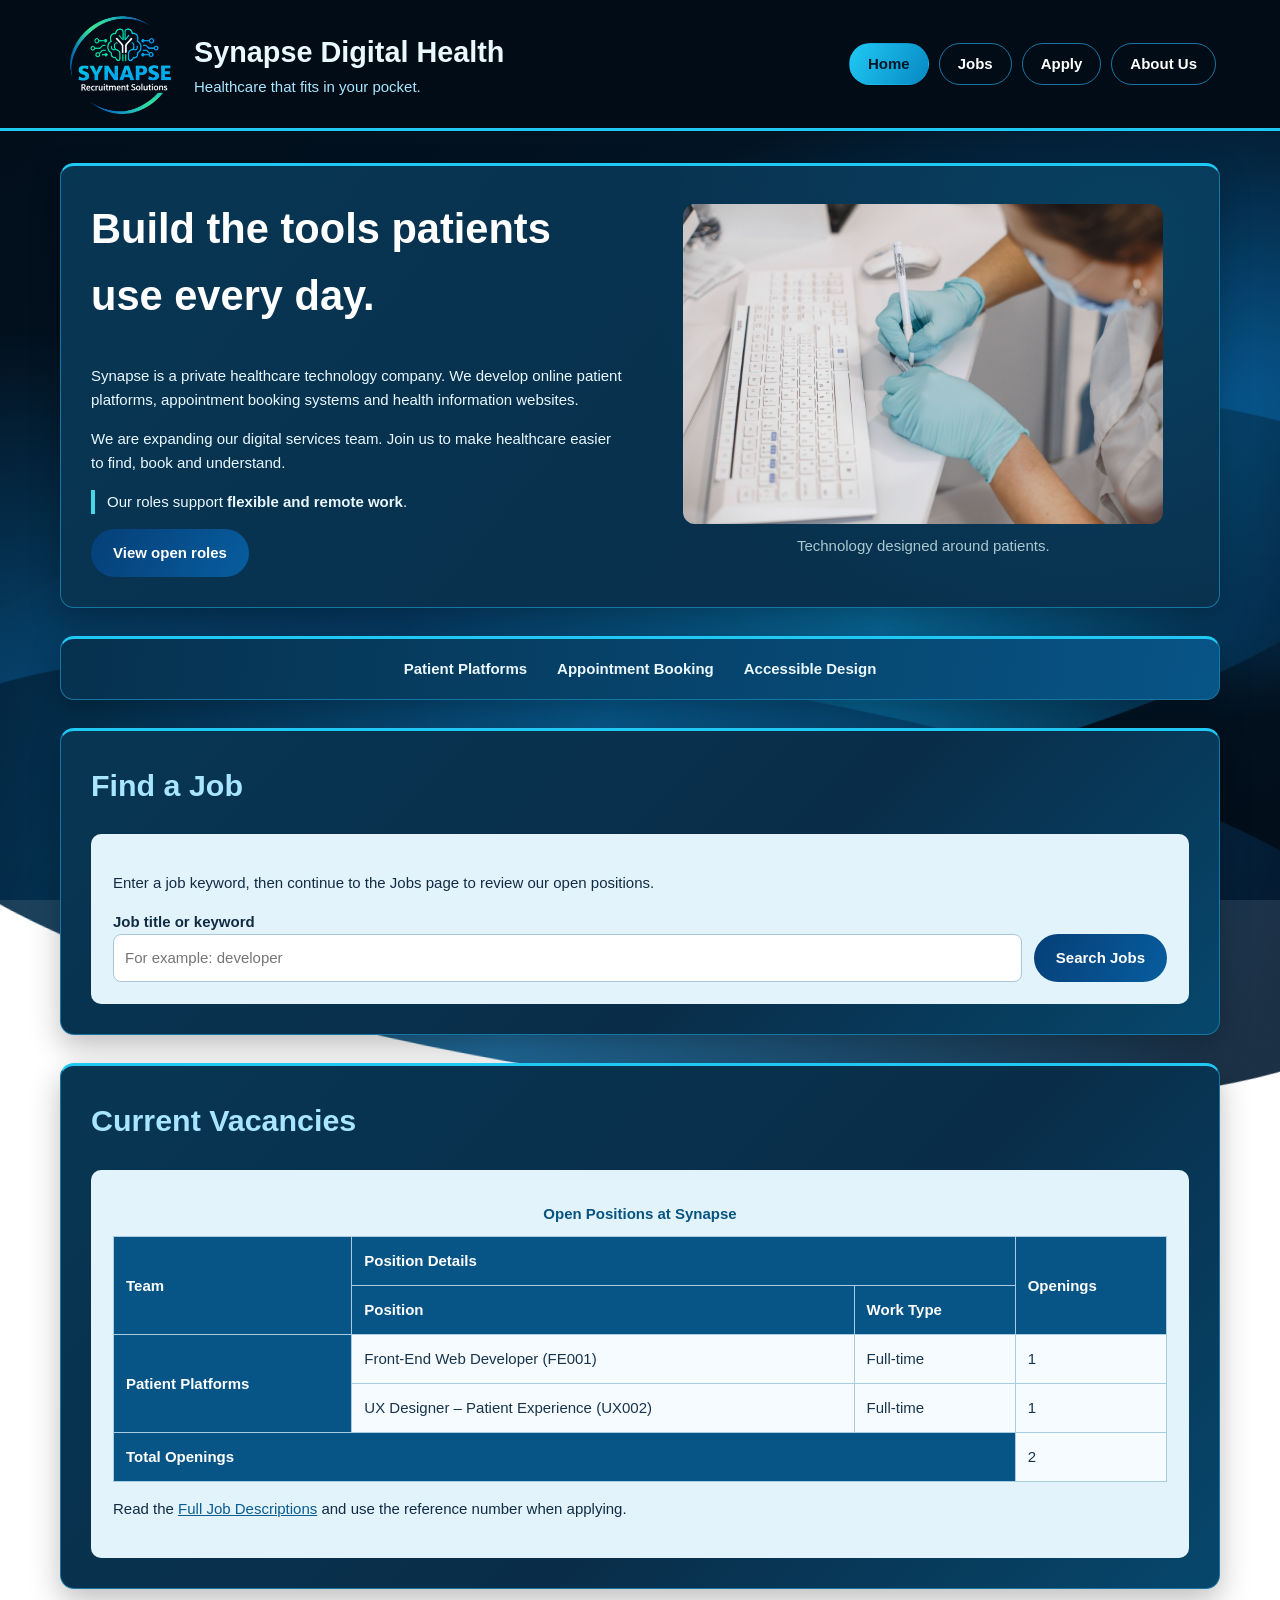
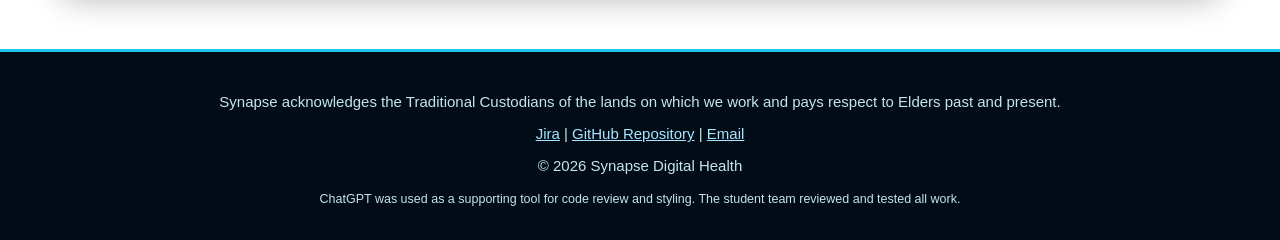
==== index.html @ f00f4178 "Update Synapse website pages and styling" ====
<!DOCTYPE html>
<html lang="en">

<head>
    <meta charset="UTF-8">
    <meta name="viewport" content="width=device-width, initial-scale=1.0">
    <meta name="description" content="Careers at Synapse Digital Health">
    <title>Synapse Digital Health | Home</title>
    <link rel="stylesheet" href="styles.css">

    <!-- Internal CSS -->
    <style>
        .home-page .hero img {
            border-radius: 12px;
        }

        .home-page .table-scroll {
            overflow-x: auto;
        }
    </style>
</head>

<body class="home-page">
    <a class="skip-link" href="#main-content">Skip to main content</a>

    <header>
        <img src="Images/synapse-logo.png" alt="Synapse Digital Health logo" class="brand-logo" width="110"
            height="100">

        <div class="header-title">
            <h1>Synapse Digital Health</h1>
            <p class="tagline">Healthcare that fits in your pocket.</p>
        </div>

        <nav aria-label="Main navigation">
            <ul>
                <li><a href="index.html" aria-current="page">Home</a></li>
                <li><a href="jobs.html">Jobs</a></li>
                <li><a href="apply.html">Apply</a></li>
                <li><a href="about.html">About Us</a></li>
            </ul>
        </nav>
    </header>

    <main id="main-content">

        <!-- Company introduction -->
        <section class="hero">
            <div class="intro-layout">
                <div>
                    <h2>Build the tools patients use every day.</h2>

                    <p>Synapse is a private healthcare technology company.
                        We develop online patient platforms, appointment booking
                        systems and health information websites.</p>

                    <p>We are expanding our digital services team.
                        Join us to make healthcare easier to find,
                        book and understand.</p>

                    <!-- Inline CSS -->
                    <p style="border-left: 4px solid #46d7e8; padding-left: 12px;">
                        Our roles support <strong>flexible and remote work</strong>.
                    </p>

                    <a class="button-link" href="jobs.html">View open roles</a>
                </div>

                <!-- Selected healthcare technology image -->
                <figure>
                    <img src="Images/hero-photo.jpg"
                        alt="Modern healthcare technology workspace with computers and medical equipment" width="480"
                        height="303">
                    <figcaption>Technology designed around patients.</figcaption>
                </figure>
            </div>
        </section>

        <!-- Company services -->
        <ul class="feature-strip" aria-label="Our services">
            <li>Patient Platforms</li>
            <li>Appointment Booking</li>
            <li>Accessible Design</li>
        </ul>

        <!-- Job search -->
        <section>
            <h2>Find a Job</h2>
            <div class="inner">
                <p>Enter a job keyword, then continue to the Jobs page
                    to review our open positions.</p>

                <form action="jobs.html" method="get" role="search">
                    <label for="job-search">Job title or keyword</label>
                    <div class="search-row">
                        <input type="search" id="job-search" name="q" placeholder="For example: developer" required>
                        <button type="submit">Search Jobs</button>
                    </div>
                </form>
            </div>
        </section>

        <!-- Current vacancies -->
        <section>
            <h2>Current Vacancies</h2>
            <div class="inner">
                <div class="table-scroll" role="region" aria-label="Current vacancies table" tabindex="0">
                    <table>
                        <caption>Open Positions at Synapse</caption>
                        <thead>
                            <tr>
                                <th scope="col" rowspan="2">Team</th>
                                <th scope="colgroup" colspan="2">Position Details</th>
                                <th scope="col" rowspan="2">Openings</th>
                            </tr>
                            <tr>
                                <th scope="col">Position</th>
                                <th scope="col">Work Type</th>
                            </tr>
                        </thead>
                        <tbody>
                            <tr>
                                <th scope="rowgroup" rowspan="2">Patient Platforms</th>
                                <td>Front-End Web Developer (FE001)</td>
                                <td>Full-time</td>
                                <td>1</td>
                            </tr>
                            <tr>
                                <td>UX Designer – Patient Experience (UX002)</td>
                                <td>Full-time</td>
                                <td>1</td>
                            </tr>
                        </tbody>
                        <tfoot>
                            <tr>
                                <th scope="row" colspan="3">Total Openings</th>
                                <td>2</td>
                            </tr>
                        </tfoot>
                    </table>
                </div>
                <p>Read the <a href="jobs.html">Full Job Descriptions</a>
                    and use the reference number when applying.</p>
            </div>
        </section>

    </main>

    <footer>
        <p>Synapse acknowledges the Traditional Custodians of the lands
            on which we work and pays respect to Elders past and present.</p>

        <p>
            <a href="https://synapse2026.atlassian.net/jira/software/projects/SCRUM/boards/1/backlog">Jira</a> |
            <a href="https://github.com/106214603ysf/Synpase-Web-Technology-Project">GitHub Repository</a> |
            <a href="mailto:info@synapse-health.com">Email</a>
        </p>

        <p>&copy; 2026 Synapse Digital Health</p>
        <small>ChatGPT was used as a supporting tool for code review
            and styling. The student team reviewed and tested all work.</small>
    </footer>
</body>

</html>
---- styles.css ----
/* Synapse Digital Health - Main Stylesheet */

:root {
    --dark: #020d18;
    --navy: #041a2c;
    --blue: #063b65;
    --cyan: #20c9f3;
    --light-blue: #a8e6ff;
    --card: #f0f9ff;
    --text: #eaf8ff;
    --dark-text: #102c43;
    --border: #1676a3;
}

/* General */
* {
    box-sizing: border-box;
}

html {
    scroll-behavior: smooth;
}

body {
    margin: 0;
    min-height: 100vh;
    font: 15px/1.6 "Segoe UI", Arial, sans-serif;
    color: var(--text);
    background:
        radial-gradient(ellipse at 90% 45%, #075c96 0%, transparent 45%),
        radial-gradient(ellipse at 5% 85%, #064b79 0%, transparent 40%),
        linear-gradient(145deg, #020d18, #03182b 60%, #020d18);
    background-attachment: fixed;
}

/* Original blue wave background */
body::before,
body::after {
    content: "";
    position: fixed;
    left: -10%;
    width: 120%;
    height: 45%;
    border-radius: 50%;
    pointer-events: none;
    z-index: -1;
}

body::before {
    bottom: 8%;
    background: linear-gradient(110deg, transparent 5%,
            #053b67 35%, #0874a9 65%, #031d39 95%);
    transform: rotate(-9deg);
    opacity: 0.8;
}

body::after {
    bottom: -20%;
    background: linear-gradient(100deg, #02192d, #07588c 45%, #031a31 90%);
    transform: rotate(8deg);
    opacity: 0.9;
}

a {
    color: var(--light-blue);
}

a:hover {
    color: #ffffff;
}

img {
    max-width: 100%;
    height: auto;
}

h2 {
    margin-top: 0;
    color: var(--light-blue);
    font-size: 1.9rem;
}

h3 {
    color: var(--light-blue);
}

/* Header */
header {
    display: flex;
    align-items: center;
    gap: 20px;
    padding: 14px 5%;
    background: #020c16;
    border-bottom: 3px solid var(--cyan);
}

.brand-logo {
    display: block;
    width: 110px;
    height: 100px;
    flex: 0 0 110px;
    object-fit: contain;
}

.header-title {
    margin-right: auto;
}

header h1 {
    margin: 0;
    font-size: 1.8rem;
}

.tagline {
    margin: 0;
    color: var(--light-blue);
}

nav ul {
    display: flex;
    flex-wrap: wrap;
    gap: 10px;
    margin: 0;
    padding: 0;
    list-style: none;
}

nav a {
    display: inline-block;
    padding: 8px 18px;
    color: white;
    border: 1px solid var(--border);
    border-radius: 999px;
    text-decoration: none;
    font-weight: 600;
}

nav a:hover {
    background: var(--blue);
}

nav a[aria-current="page"] {
    background: linear-gradient(120deg, #20c9f3, #0788c3);
    border-color: transparent;
    color: #031827;
}

/* Main sections */
main {
    max-width: 1200px;
    margin: auto;
    padding: 32px 20px;
}

main>section,
.feature-strip {
    margin: 0 0 28px;
    padding: 30px;
    background: linear-gradient(135deg, #073653, #092d49 60%, #06476c);
    border: 1px solid var(--border);
    border-top: 3px solid var(--cyan);
    border-radius: 14px;
    box-shadow: 0 12px 30px #00000040;
}

.inner {
    display: flow-root;
    padding: 22px;
    background: #E3F3FC;
    color: var(--dark-text);
    border-radius: 10px;
}

.inner a:not(.button-link) {
    color: #075d90;
}

.inner h3 {
    color: #083d62;
}

/* Buttons */
button,
input[type="submit"],
input[type="reset"],
.button-link {
    display: inline-block;
    padding: 12px 22px;
    border: none;
    border-radius: 999px;
    background: linear-gradient(120deg, #063f78, #075d9e);
    color: white;
    font: inherit;
    font-weight: bold;
    text-decoration: none;
    cursor: pointer;
}

input[type="reset"] {
    background: #d6eaf4;
    color: #17344b;
    border: 1px solid #9ebed0;
}

button:hover,
input[type="submit"]:hover,
.button-link:hover {
    color: white;
    filter: brightness(1.15);
}

/* Forms */
input[type="text"],
input[type="email"],
input[type="tel"],
input[type="search"],
select,
textarea {
    width: 100%;
    max-width: 100%;
    padding: 11px;
    font: inherit;
    color: #17344b;
    background: white;
    border: 1px solid #a7c8da;
    border-radius: 8px;
}

label {
    font-weight: bold;
}

fieldset {
    margin: 0 0 20px;
    padding: 20px;
    border: 1px solid #b2d9ef;
    border-radius: 10px;
}

legend {
    padding: 0 8px;
    font-weight: bold;
}

textarea {
    resize: vertical;
}

/* Tables */
table {
    width: 100%;
    border-collapse: collapse;
}

caption {
    padding: 10px;
    color: #075481;
    font-weight: bold;
}

th,
td {
    padding: 12px;
    border: 1px solid #a8cde0;
    text-align: left;
}

th {
    background: #075486;
    color: white;
}

td {
    background: #f6fbff;
    color: #17344b;
}

tbody tr:hover td {
    background: #ccecff;
}

.table-scroll {
    overflow-x: auto;
}

/* Images */
figure {
    margin: 0 auto;
}

figcaption {
    padding: 10px;
    text-align: center;
    color: #a9c8cf;
}

.inner figcaption {
    color: #54758a;
}

/* Home */
.home-page .hero {
    background:
        radial-gradient(circle at 92% 20%, #0b85b533, transparent 43%),
        linear-gradient(130deg, #073653, #092d49);
}

.intro-layout {
    display: grid;
    grid-template-columns: minmax(0, 1fr) minmax(0, 1fr);
    align-items: center;
    gap: 35px;
}

.hero h2 {
    color: white;
    font-size: 2.6rem;
}

.hero figure {
    text-align: center;
}

.home-page .hero figure img {
    display: block;
    width: 100%;
    max-width: 480px;
    height: auto;
    margin: auto;
    border-radius: 12px;
}

.feature-strip {
    display: flex;
    justify-content: center;
    flex-wrap: wrap;
    gap: 30px;
    padding: 18px;
    list-style: none;
    font-weight: 600;
    background: linear-gradient(100deg, #06314e, #075486);
}

.search-row {
    display: flex;
    gap: 12px;
}

.search-row input {
    flex: 1;
    min-width: 0;
}

/* Jobs */
.jobs-page aside {
    float: right;
    width: 25%;
    margin: 0 0 20px 20px;
    padding: 16px;
    background: #d9f1ff;
    color: #17344b;
    border: 2px solid #7dcff2;
    border-radius: 10px;
}

.jobs-page aside h3 {
    margin-top: 0;
}

.jobs-page dt {
    color: #075481;
    font-weight: bold;
}

/* Apply */
.apply-page fieldset {
    background: #E3F3FC;
    color: #17344b;
    border-left: 4px solid #159dd1;
}

.required-star {
    color: #d00000;
    font-weight: bold;
}

.fields-grid,
.choice-grid {
    display: grid;
    grid-template-columns: minmax(0, 1fr) minmax(0, 1fr);
    gap: 16px 24px;
}

.choice-grid label {
    font-weight: normal;
}

.form-actions {
    display: flex;
    flex-wrap: wrap;
    gap: 12px;
}

/* About */
.student-id {
    display: inline-block;
    padding: 2px 10px;
    background: #d5efff;
    border-radius: 999px;
    font-size: 0.9rem;
}

.about-page dt {
    margin-top: 14px;
    color: #075481;
    font-weight: bold;
}

.about-page figure {
    max-width: 560px;
    padding: 15px;
    border: 3px solid #7dcff2;
    border-radius: 12px;
}

.fun-facts tbody tr:nth-child(even) td {
    background: #e5f4fc;
}

.fun-facts tbody tr:hover td {
    background: #ccecff;
}

/* Footer */
footer {
    padding: 30px 20px;
    background: #020c16;
    border-top: 3px solid var(--cyan);
    text-align: center;
    color: #c5e4f2;
}

footer p {
    margin: 8px 0;
}

/* Accessibility */
.skip-link {
    position: absolute;
    top: -70px;
    left: 10px;
    z-index: 100;
    padding: 10px 15px;
    background: white;
    color: #031827;
}

.skip-link:focus {
    top: 10px;
}

a:focus-visible,
button:focus-visible,
input:focus-visible,
select:focus-visible,
textarea:focus-visible {
    outline: 3px solid #ffd166;
    outline-offset: 3px;
}

/* Responsive layout */
@media (max-width: 850px) {
    header {
        flex-direction: column;
        text-align: center;
    }

    .header-title {
        margin: 0;
    }

    nav ul {
        justify-content: center;
    }

    .intro-layout {
        grid-template-columns: 1fr;
    }

    .jobs-page aside {
        float: none;
        width: 100%;
        margin: 0 0 20px;
    }
}

@media (max-width: 600px) {
    main {
        padding: 20px 12px;
    }

    main>section {
        padding: 20px;
    }

    .inner {
        padding: 16px;
    }

    h2,
    .hero h2 {
        font-size: 1.6rem;
    }

    .brand-logo {
        width: 90px;
        height: 82px;
        flex-basis: 90px;
    }

    .search-row,
    .feature-strip {
        flex-direction: column;
        align-items: center;
    }

    .search-row {
        align-items: stretch;
    }

    .fields-grid,
    .choice-grid {
        grid-template-columns: 1fr;
    }
}
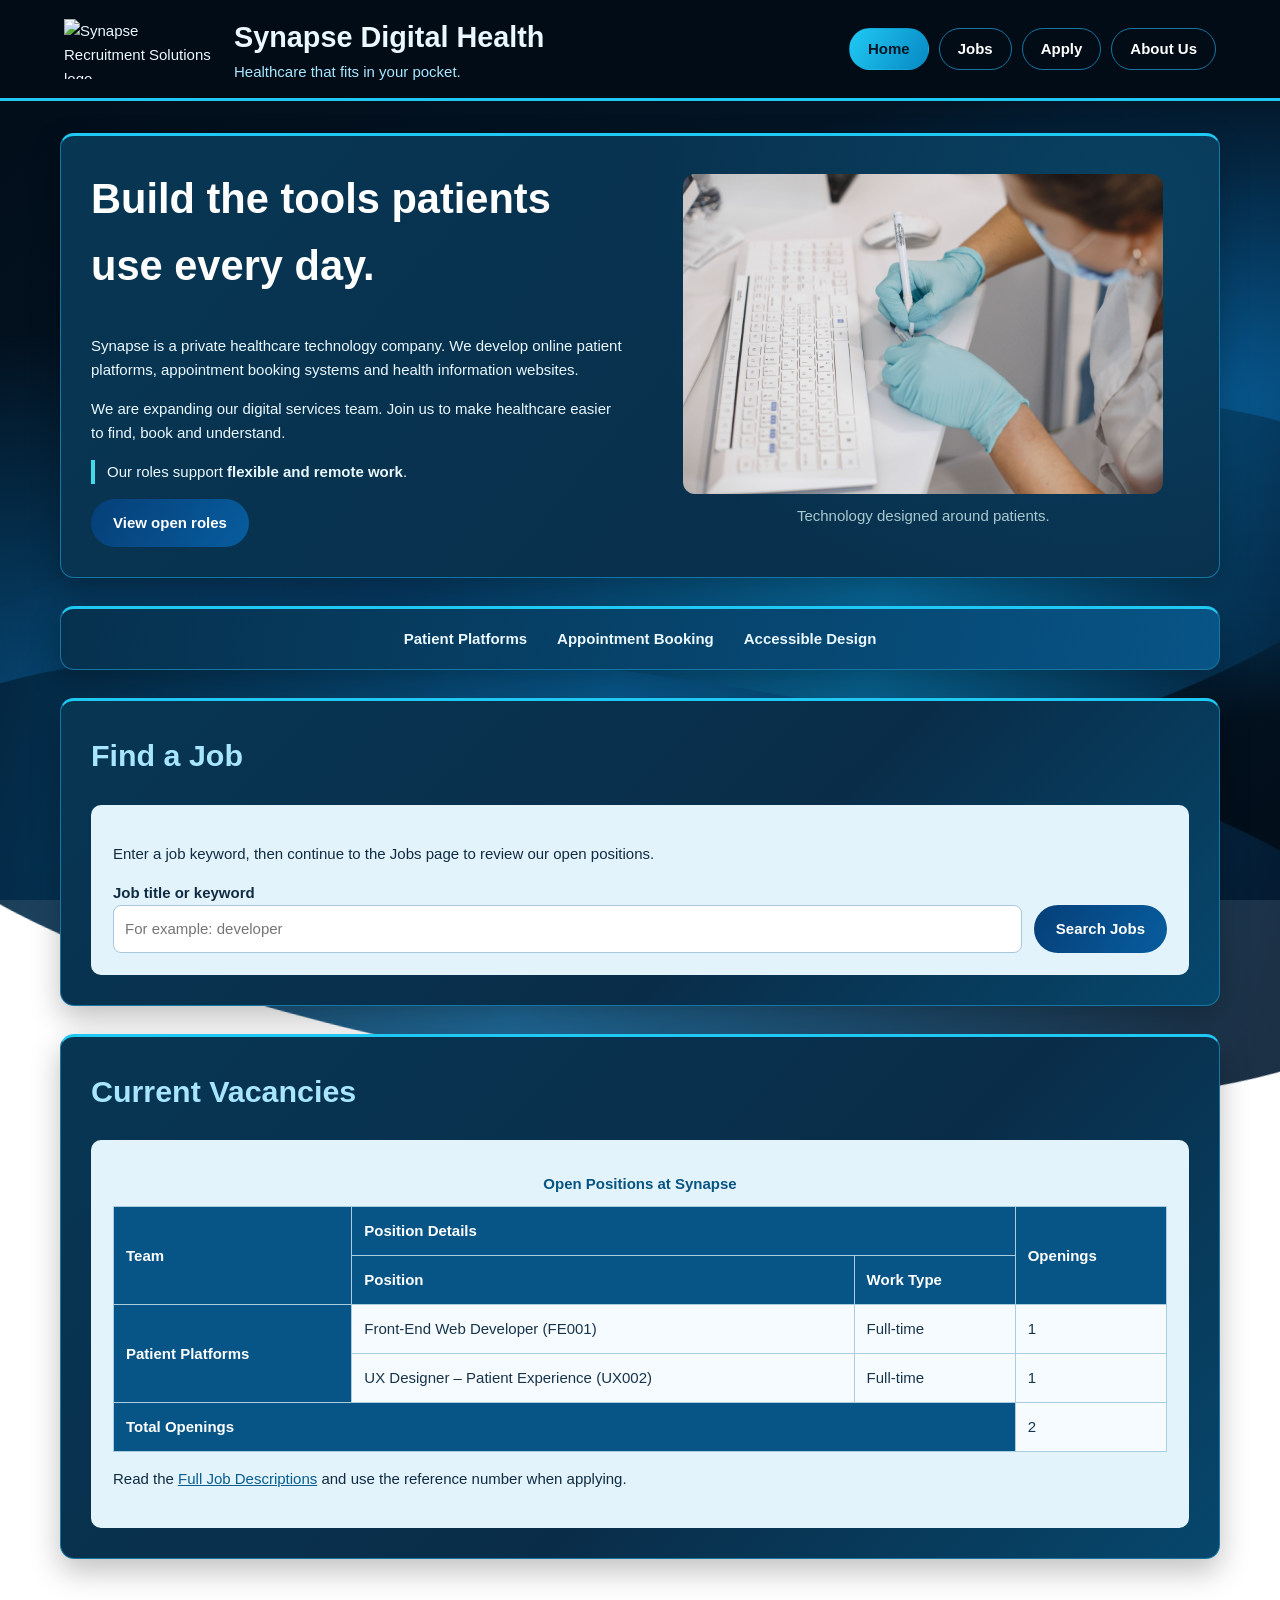
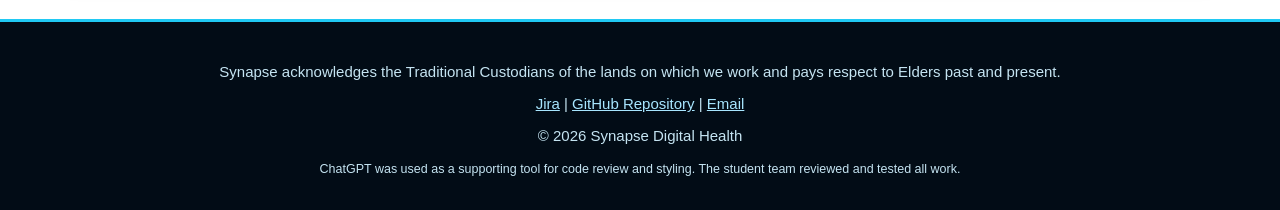
==== commit 2c86d84e: "Update Synapse logo and website pages" ====
--- a/index.html
+++ b/index.html
@@ -24,8 +24,7 @@
     <a class="skip-link" href="#main-content">Skip to main content</a>
 
     <header>
-        <img src="Images/synapse-logo.png" alt="Synapse Digital Health logo" class="brand-logo" width="110"
-            height="100">
+       <img src="images/synapse-logo.png" alt="Synapse Recruitment Solutions logo" class="brand-logo" width="150" height="60">
 
         <div class="header-title">
             <h1>Synapse Digital Health</h1>
--- a/styles.css
+++ b/styles.css
@@ -96,9 +96,9 @@
 
 .brand-logo {
     display: block;
-    width: 110px;
-    height: 100px;
-    flex: 0 0 110px;
+    width: 150px;
+    height: 60px;
+    flex: 0 0 150px;
     object-fit: contain;
 }
 
@@ -513,9 +513,9 @@
     }
 
     .brand-logo {
-        width: 90px;
-        height: 82px;
-        flex-basis: 90px;
+        width: 130px;
+        height: 52px;
+        flex-basis: 130px;
     }
 
     .search-row,
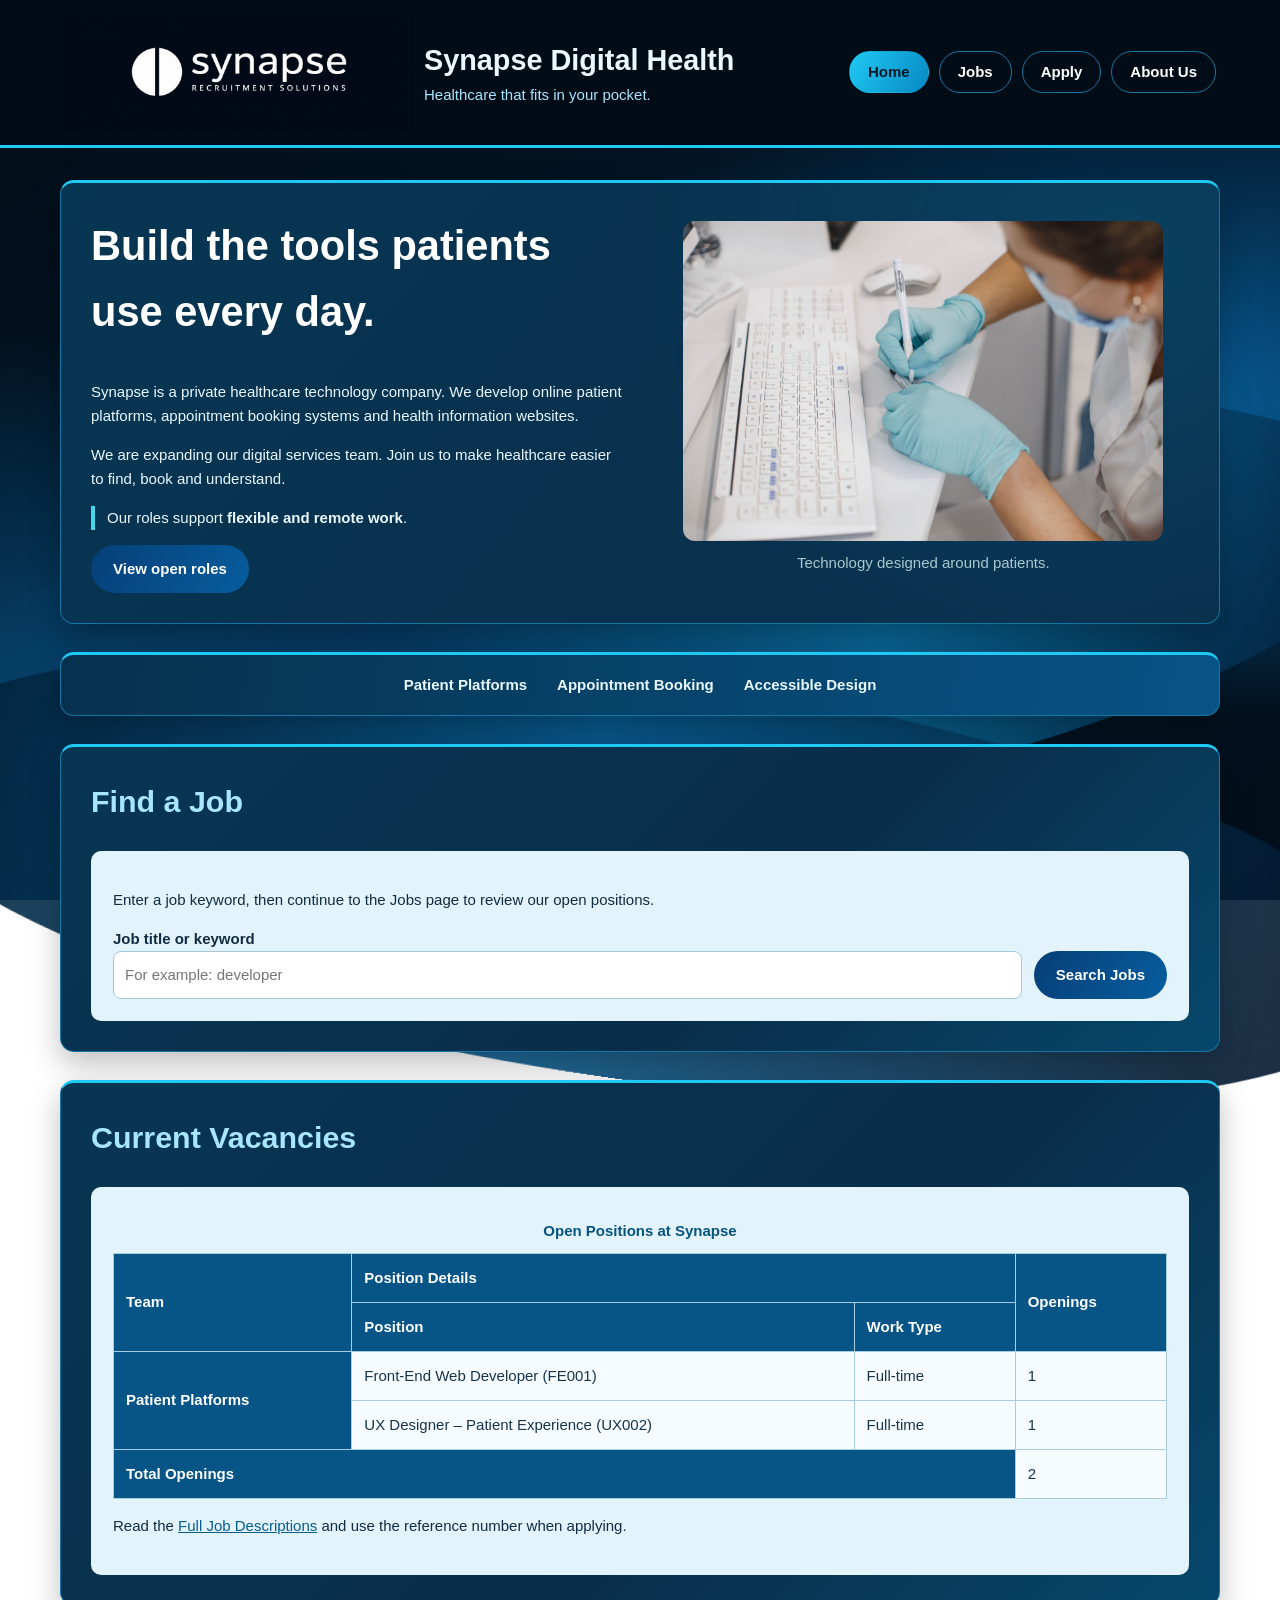
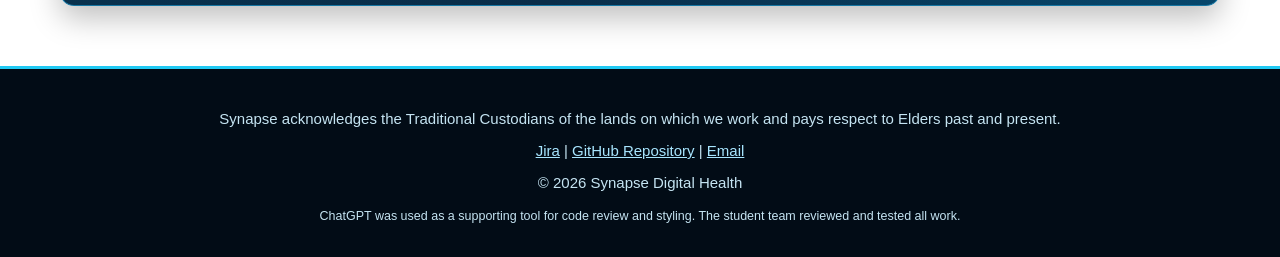
==== commit a4f7a077: "Update Synapse logo and website pages" ====
--- a/index.html
+++ b/index.html
@@ -24,8 +24,7 @@
     <a class="skip-link" href="#main-content">Skip to main content</a>
 
     <header>
-       <img src="images/synapse-logo.png" alt="Synapse Recruitment Solutions logo" class="brand-logo" width="150" height="60">
-
+        <img src="Images/synapse-logo.png" alt="Synapse Recruitment Solutions logo" class="brand-logo">
         <div class="header-title">
             <h1>Synapse Digital Health</h1>
             <p class="tagline">Healthcare that fits in your pocket.</p>
--- a/styles.css
+++ b/styles.css
@@ -48,15 +48,21 @@
 
 body::before {
     bottom: 8%;
-    background: linear-gradient(110deg, transparent 5%,
-            #053b67 35%, #0874a9 65%, #031d39 95%);
+    background: linear-gradient(110deg,
+            transparent 5%,
+            #053b67 35%,
+            #0874a9 65%,
+            #031d39 95%);
     transform: rotate(-9deg);
     opacity: 0.8;
 }
 
 body::after {
     bottom: -20%;
-    background: linear-gradient(100deg, #02192d, #07588c 45%, #031a31 90%);
+    background: linear-gradient(100deg,
+            #02192d,
+            #07588c 45%,
+            #031a31 90%);
     transform: rotate(8deg);
     opacity: 0.9;
 }
@@ -88,17 +94,18 @@
 header {
     display: flex;
     align-items: center;
-    gap: 20px;
+    gap: 10px;
     padding: 14px 5%;
     background: #020c16;
     border-bottom: 3px solid var(--cyan);
 }
 
+/* Larger Synapse logo */
 .brand-logo {
     display: block;
-    width: 150px;
-    height: 60px;
-    flex: 0 0 150px;
+    width: 350px;
+    height: auto;
+    flex: 0 0 350px;
     object-fit: contain;
 }
 
@@ -116,6 +123,7 @@
     color: var(--light-blue);
 }
 
+/* Navigation */
 nav ul {
     display: flex;
     flex-wrap: wrap;
@@ -156,7 +164,10 @@
 .feature-strip {
     margin: 0 0 28px;
     padding: 30px;
-    background: linear-gradient(135deg, #073653, #092d49 60%, #06476c);
+    background: linear-gradient(135deg,
+            #073653,
+            #092d49 60%,
+            #06476c);
     border: 1px solid var(--border);
     border-top: 3px solid var(--cyan);
     border-radius: 14px;
@@ -166,7 +177,7 @@
 .inner {
     display: flow-root;
     padding: 22px;
-    background: #E3F3FC;
+    background: #e3f3fc;
     color: var(--dark-text);
     border-radius: 10px;
 }
@@ -301,7 +312,9 @@
 /* Home */
 .home-page .hero {
     background:
-        radial-gradient(circle at 92% 20%, #0b85b533, transparent 43%),
+        radial-gradient(circle at 92% 20%,
+            #0b85b533,
+            transparent 43%),
         linear-gradient(130deg, #073653, #092d49);
 }
 
@@ -374,7 +387,7 @@
 
 /* Apply */
 .apply-page fieldset {
-    background: #E3F3FC;
+    background: #e3f3fc;
     color: #17344b;
     border-left: 4px solid #159dd1;
 }
@@ -513,9 +526,9 @@
     }
 
     .brand-logo {
-        width: 130px;
-        height: 52px;
-        flex-basis: 130px;
+        width: 250px;
+        height: auto;
+        flex-basis: 250px;
     }
 
     .search-row,
@@ -532,4 +545,10 @@
     .choice-grid {
         grid-template-columns: 1fr;
     }
+}
+
+@media (prefers-reduced-motion: reduce) {
+    html {
+        scroll-behavior: auto;
+    }
 }
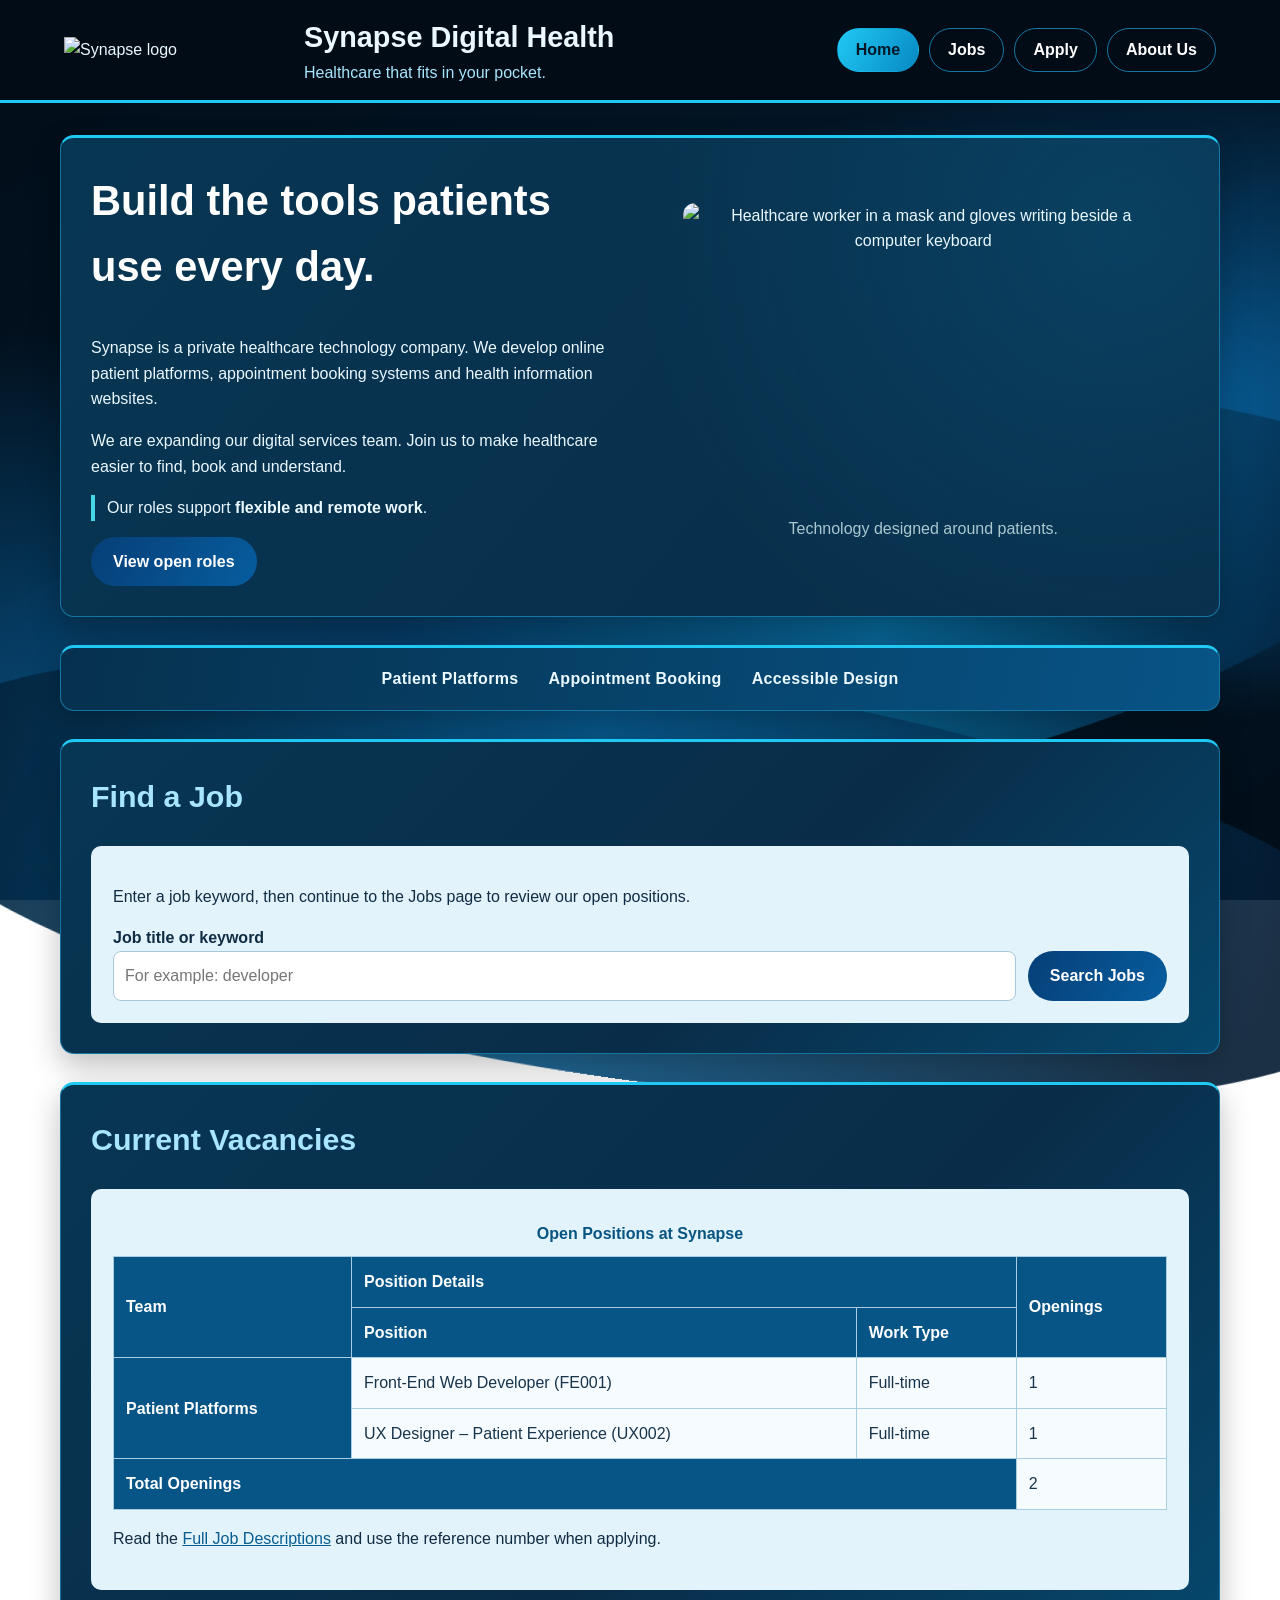
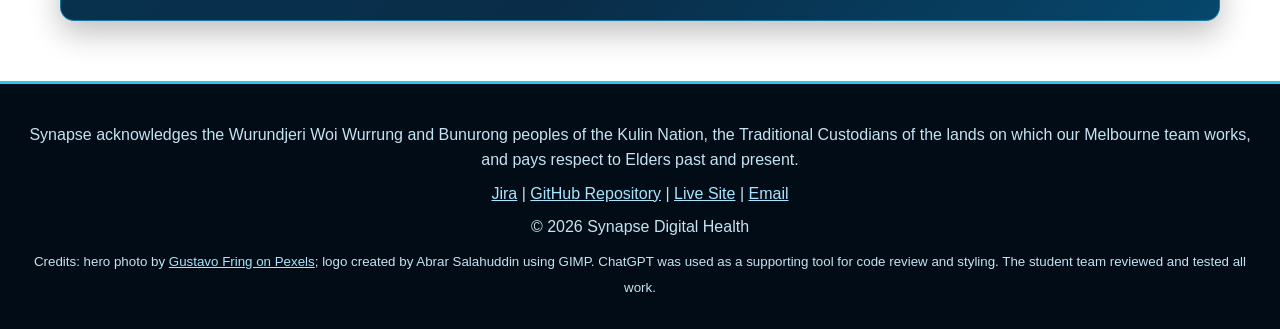
==== commit 5a732bae: "Updated all html pages and styles page according to rubric" ====
--- a/index.html
+++ b/index.html
@@ -1,35 +1,50 @@
 <!DOCTYPE html>
+<!--
+filename: index.html
+author: Abrar Salahuddin
+created: October 2026
+last modified: 1 Nov 2026
+description: Home page for Synapse Digital Health (G01) - company intro, job search box and vacancies table
+sources: Hero photo "Close up of a Doctor Writing" by Gustavo Fring on Pexels (free licence): https://www.pexels.com/photo/close-up-of-a-doctor-writing-6285374/. Logo created by Abrar Salahuddin using GIMP. ChatGPT was used for code review and styling suggestions; the team reviewed and tested all work.
+-->
 <html lang="en">
 
 <head>
     <meta charset="UTF-8">
     <meta name="viewport" content="width=device-width, initial-scale=1.0">
-    <meta name="description" content="Careers at Synapse Digital Health">
-    <title>Synapse Digital Health | Home</title>
+    <meta name="description"
+        content="Careers at Synapse Digital Health - build patient platforms, appointment booking and health information websites.">
+    <meta name="keywords"
+        content="Synapse, digital health, careers, patient platforms, appointment booking, front-end developer, UX designer">
+    <meta name="author" content="Synapse group, COS10026">
+    <title>Home | Synapse Digital Health</title>
     <link rel="stylesheet" href="styles.css">
 
-    <!-- Internal CSS -->
+    <!-- Internal CSS: page-specific tweaks that only apply to the home page -->
     <style>
-        .home-page .hero img {
-            border-radius: 12px;
+        .home-page .feature-strip li {
+            letter-spacing: 0.02em;
         }
 
-        .home-page .table-scroll {
-            overflow-x: auto;
+        .home-page .search-row button {
+            white-space: nowrap;
         }
     </style>
 </head>
 
 <body class="home-page">
+    <!-- Skip link: lets keyboard and screen-reader users jump past the navigation -->
     <a class="skip-link" href="#main-content">Skip to main content</a>
 
+    <!-- Header: logo, company name, slogan and the main navigation shared by all pages -->
     <header>
-        <img src="Images/synapse-logo.png" alt="Synapse Recruitment Solutions logo" class="brand-logo">
+        <img src="images/synapse-logo.png" alt="Synapse logo" class="brand-logo">
         <div class="header-title">
             <h1>Synapse Digital Health</h1>
             <p class="tagline">Healthcare that fits in your pocket.</p>
         </div>
 
+        <!-- aria-current marks the page the user is on -->
         <nav aria-label="Main navigation">
             <ul>
                 <li><a href="index.html" aria-current="page">Home</a></li>
@@ -42,11 +57,11 @@
 
     <main id="main-content">
 
-        <!-- Company introduction -->
-        <section class="hero">
+        <!-- Company introduction: description, flexible-work note, call to action and hero image -->
+        <section class="hero" aria-labelledby="intro-heading">
             <div class="intro-layout">
                 <div>
-                    <h2>Build the tools patients use every day.</h2>
+                    <h2 id="intro-heading">Build the tools patients use every day.</h2>
 
                     <p>Synapse is a private healthcare technology company.
                         We develop online patient platforms, appointment booking
@@ -56,7 +71,7 @@
                         Join us to make healthcare easier to find,
                         book and understand.</p>
 
-                    <!-- Inline CSS -->
+                    <!-- Inline CSS: one-off highlight bar for the flexible work message -->
                     <p style="border-left: 4px solid #46d7e8; padding-left: 12px;">
                         Our roles support <strong>flexible and remote work</strong>.
                     </p>
@@ -64,26 +79,26 @@
                     <a class="button-link" href="jobs.html">View open roles</a>
                 </div>
 
-                <!-- Selected healthcare technology image -->
+                <!-- Hero image with caption; width/height set to stop layout shift while loading -->
                 <figure>
-                    <img src="Images/hero-photo.jpg"
-                        alt="Modern healthcare technology workspace with computers and medical equipment" width="480"
+                    <img src="images/hero-photo.jpg"
+                        alt="Healthcare worker in a mask and gloves writing beside a computer keyboard" width="480"
                         height="303">
                     <figcaption>Technology designed around patients.</figcaption>
                 </figure>
             </div>
         </section>
 
-        <!-- Company services -->
+        <!-- Services strip: short list of what Synapse builds -->
         <ul class="feature-strip" aria-label="Our services">
             <li>Patient Platforms</li>
             <li>Appointment Booking</li>
             <li>Accessible Design</li>
         </ul>
 
-        <!-- Job search -->
-        <section>
-            <h2>Find a Job</h2>
+        <!-- Job search: GET form sends the keyword to jobs.html (static site, no JavaScript) -->
+        <section aria-labelledby="search-heading">
+            <h2 id="search-heading">Find a Job</h2>
             <div class="inner">
                 <p>Enter a job keyword, then continue to the Jobs page
                     to review our open positions.</p>
@@ -98,10 +113,11 @@
             </div>
         </section>
 
-        <!-- Current vacancies -->
-        <section>
-            <h2>Current Vacancies</h2>
+        <!-- Current vacancies: table uses rowspan and colspan (merged cells) to group positions by team -->
+        <section aria-labelledby="vacancies-heading">
+            <h2 id="vacancies-heading">Current Vacancies</h2>
             <div class="inner">
+                <!-- Scroll wrapper keeps the table usable on small screens; tabindex lets keyboard users scroll it -->
                 <div class="table-scroll" role="region" aria-label="Current vacancies table" tabindex="0">
                     <table>
                         <caption>Open Positions at Synapse</caption>
@@ -144,19 +160,24 @@
 
     </main>
 
+    <!-- Footer: Acknowledgement of Country, project links (Jira, GitHub, live site, email) and credits -->
     <footer>
-        <p>Synapse acknowledges the Traditional Custodians of the lands
-            on which we work and pays respect to Elders past and present.</p>
+        <p>Synapse acknowledges the Wurundjeri Woi Wurrung and Bunurong peoples of the Kulin Nation,
+            the Traditional Custodians of the lands on which our Melbourne team works,
+            and pays respect to Elders past and present.</p>
 
         <p>
             <a href="https://synapse2026.atlassian.net/jira/software/projects/SCRUM/boards/1/backlog">Jira</a> |
             <a href="https://github.com/106214603ysf/Synpase-Web-Technology-Project">GitHub Repository</a> |
+            <a href="https://106214603ysf.github.io/Synpase-Web-Technology-Project/">Live Site</a> |
             <a href="mailto:info@synapse-health.com">Email</a>
         </p>
 
         <p>&copy; 2026 Synapse Digital Health</p>
-        <small>ChatGPT was used as a supporting tool for code review
-            and styling. The student team reviewed and tested all work.</small>
+        <small>Credits: hero photo by <a
+                href="https://www.pexels.com/photo/close-up-of-a-doctor-writing-6285374/">Gustavo Fring on Pexels</a>;
+            logo created by Abrar Salahuddin using GIMP. ChatGPT was used as a supporting tool
+            for code review and styling. The student team reviewed and tested all work.</small>
     </footer>
 </body>
 
--- a/styles.css
+++ b/styles.css
@@ -1,5 +1,12 @@
-/* Synapse Digital Health - Main Stylesheet */
-
+/*
+filename: styles.css
+author: Synapse group (Amani Aly, Abdullah Maithalouni, Youssof Hussein, Abrar Salahuddin)
+created: October 2026
+last modified: 1 Nov 2026
+description: Shared stylesheet for index.html, jobs.html, apply.html and about.html
+*/
+
+/* ---------- Colour variables (:root) so the palette is changed in one place ---------- */
 :root {
     --dark: #020d18;
     --navy: #041a2c;
@@ -12,20 +19,28 @@
     --border: #1676a3;
 }
 
-/* General */
+/* ---------- General: universal selector, box model, base typography ---------- */
 * {
-    box-sizing: border-box;
+    box-sizing: border-box; /* padding and borders stay inside the set width */
 }
 
 html {
-    scroll-behavior: smooth;
+    scroll-behavior: smooth; /* smooth jump for skip link and job anchors */
+}
+
+/* Accessibility: respect users who turn animations off in their system */
+@media (prefers-reduced-motion: reduce) {
+    html {
+        scroll-behavior: auto;
+    }
 }
 
 body {
     margin: 0;
     min-height: 100vh;
-    font: 15px/1.6 "Segoe UI", Arial, sans-serif;
+    font: 1rem/1.6 "Segoe UI", Arial, sans-serif; /* rem so text scales with user settings; sans-serif, 1.6 line height */
     color: var(--text);
+    /* Background graphic made only with CSS gradients (no image file) */
     background:
         radial-gradient(ellipse at 90% 45%, #075c96 0%, transparent 45%),
         radial-gradient(ellipse at 5% 85%, #064b79 0%, transparent 40%),
@@ -33,7 +48,7 @@
     background-attachment: fixed;
 }
 
-/* Original blue wave background */
+/* Background graphic: two blue wave shapes drawn with pseudo-elements, kept behind content */
 body::before,
 body::after {
     content: "";
@@ -42,33 +57,33 @@
     width: 120%;
     height: 45%;
     border-radius: 50%;
-    pointer-events: none;
+    pointer-events: none; /* waves never block clicks */
     z-index: -1;
 }
 
 body::before {
     bottom: 8%;
-    background: linear-gradient(110deg,
-            transparent 5%,
-            #053b67 35%,
-            #0874a9 65%,
-            #031d39 95%);
+    background: linear-gradient(110deg, transparent 5%, #053b67 35%, #0874a9 65%, #031d39 95%);
     transform: rotate(-9deg);
     opacity: 0.8;
 }
 
 body::after {
     bottom: -20%;
-    background: linear-gradient(100deg,
-            #02192d,
-            #07588c 45%,
-            #031a31 90%);
+    background: linear-gradient(100deg, #02192d, #07588c 45%, #031a31 90%);
     transform: rotate(8deg);
     opacity: 0.9;
 }
 
+/* ID selector: skip-link target and job anchors do not sit tight against the top edge */
+#main-content,
+#frontend,
+#ux {
+    scroll-margin-top: 20px;
+}
+
 a {
-    color: var(--light-blue);
+    color: var(--light-blue); /* light links for contrast on dark backgrounds */
 }
 
 a:hover {
@@ -76,7 +91,7 @@
 }
 
 img {
-    max-width: 100%;
+    max-width: 100%; /* flexible images for responsive design */
     height: auto;
 }
 
@@ -90,27 +105,26 @@
     color: var(--light-blue);
 }
 
-/* Header */
+/* ---------- Header and navigation ---------- */
 header {
     display: flex;
     align-items: center;
-    gap: 10px;
+    gap: 20px;
     padding: 14px 5%;
     background: #020c16;
     border-bottom: 3px solid var(--cyan);
 }
 
-/* Larger Synapse logo */
 .brand-logo {
     display: block;
-    width: 350px;
+    width: 220px;
     height: auto;
-    flex: 0 0 350px;
+    flex: 0 0 220px;
     object-fit: contain;
 }
 
 .header-title {
-    margin-right: auto;
+    margin-right: auto; /* pushes the nav to the right */
 }
 
 header h1 {
@@ -123,7 +137,7 @@
     color: var(--light-blue);
 }
 
-/* Navigation */
+/* Navigation: list shown as a horizontal row of pill links */
 nav ul {
     display: flex;
     flex-wrap: wrap;
@@ -147,35 +161,35 @@
     background: var(--blue);
 }
 
+/* Attribute selector: highlights the link for the current page (aria-current) */
 nav a[aria-current="page"] {
     background: linear-gradient(120deg, #20c9f3, #0788c3);
     border-color: transparent;
     color: #031827;
 }
 
-/* Main sections */
+/* ---------- Main content cards ---------- */
 main {
     max-width: 1200px;
     margin: auto;
     padding: 32px 20px;
 }
 
-main>section,
+/* Child selector: each top-level section is a dark card */
+main > section,
 .feature-strip {
     margin: 0 0 28px;
     padding: 30px;
-    background: linear-gradient(135deg,
-            #073653,
-            #092d49 60%,
-            #06476c);
+    background: linear-gradient(135deg, #073653, #092d49 60%, #06476c);
     border: 1px solid var(--border);
     border-top: 3px solid var(--cyan);
     border-radius: 14px;
     box-shadow: 0 12px 30px #00000040;
 }
 
+/* Light inner panel: dark text on light background keeps contrast high */
 .inner {
-    display: flow-root;
+    display: flow-root; /* contains the floated aside on the jobs page */
     padding: 22px;
     background: #e3f3fc;
     color: var(--dark-text);
@@ -190,7 +204,7 @@
     color: #083d62;
 }
 
-/* Buttons */
+/* ---------- Buttons ---------- */
 button,
 input[type="submit"],
 input[type="reset"],
@@ -217,10 +231,10 @@
 input[type="submit"]:hover,
 .button-link:hover {
     color: white;
-    filter: brightness(1.15);
-}
-
-/* Forms */
+    filter: brightness(1.15); /* hover feedback */
+}
+
+/* ---------- Forms ---------- */
 input[type="text"],
 input[type="email"],
 input[type="tel"],
@@ -257,7 +271,7 @@
     resize: vertical;
 }
 
-/* Tables */
+/* ---------- Tables ---------- */
 table {
     width: 100%;
     border-collapse: collapse;
@@ -277,7 +291,7 @@
 }
 
 th {
-    background: #075486;
+    background: #075486; /* white text on this dark blue passes contrast */
     color: white;
 }
 
@@ -286,15 +300,16 @@
     color: #17344b;
 }
 
+/* Hover effect: highlights the row being read */
 tbody tr:hover td {
     background: #ccecff;
 }
 
 .table-scroll {
-    overflow-x: auto;
-}
-
-/* Images */
+    overflow-x: auto; /* wide tables scroll sideways on small screens */
+}
+
+/* ---------- Images and figures ---------- */
 figure {
     margin: 0 auto;
 }
@@ -306,20 +321,18 @@
 }
 
 .inner figcaption {
-    color: #54758a;
-}
-
-/* Home */
+    color: #3f5d70; /* darker so it passes 4.5:1 contrast on the light panel */
+}
+
+/* ---------- Home page ---------- */
 .home-page .hero {
     background:
-        radial-gradient(circle at 92% 20%,
-            #0b85b533,
-            transparent 43%),
+        radial-gradient(circle at 92% 20%, #0b85b533, transparent 43%),
         linear-gradient(130deg, #073653, #092d49);
 }
 
 .intro-layout {
-    display: grid;
+    display: grid; /* two columns: text and image */
     grid-template-columns: minmax(0, 1fr) minmax(0, 1fr);
     align-items: center;
     gap: 35px;
@@ -355,7 +368,7 @@
 }
 
 .search-row {
-    display: flex;
+    display: flex; /* input and button on one line */
     gap: 12px;
 }
 
@@ -364,7 +377,8 @@
     min-width: 0;
 }
 
-/* Jobs */
+/* ---------- Jobs page ---------- */
+/* Aside floated right, 25% wide, with margin, padding and border (assignment requirement) */
 .jobs-page aside {
     float: right;
     width: 25%;
@@ -385,7 +399,7 @@
     font-weight: bold;
 }
 
-/* Apply */
+/* ---------- Apply page ---------- */
 .apply-page fieldset {
     background: #e3f3fc;
     color: #17344b;
@@ -397,6 +411,7 @@
     font-weight: bold;
 }
 
+/* Form layout: CSS Grid, two columns that collapse to one on mobile */
 .fields-grid,
 .choice-grid {
     display: grid;
@@ -409,12 +424,13 @@
 }
 
 .form-actions {
-    display: flex;
+    display: flex; /* Flexbox row for the two buttons */
     flex-wrap: wrap;
     gap: 12px;
 }
 
-/* About */
+/* ---------- About page ---------- */
+/* Styled student ID: pill badge */
 .student-id {
     display: inline-block;
     padding: 2px 10px;
@@ -429,6 +445,7 @@
     font-weight: bold;
 }
 
+/* Bordered figure for the group photo */
 .about-page figure {
     max-width: 560px;
     padding: 15px;
@@ -436,6 +453,14 @@
     border-radius: 12px;
 }
 
+.about-page figure img {
+    display: block;
+    width: 100%;
+    height: auto;
+    border-radius: 35px;
+}
+
+/* Fun facts table: zebra stripes (hex colours) and a hover colour */
 .fun-facts tbody tr:nth-child(even) td {
     background: #e5f4fc;
 }
@@ -444,7 +469,7 @@
     background: #ccecff;
 }
 
-/* Footer */
+/* ---------- Footer ---------- */
 footer {
     padding: 30px 20px;
     background: #020c16;
@@ -457,7 +482,8 @@
     margin: 8px 0;
 }
 
-/* Accessibility */
+/* ---------- Accessibility ---------- */
+/* Skip link: hidden off-screen until a keyboard user tabs to it */
 .skip-link {
     position: absolute;
     top: -70px;
@@ -472,6 +498,7 @@
     top: 10px;
 }
 
+/* Visible keyboard focus (yellow ring works on the dark areas) */
 a:focus-visible,
 button:focus-visible,
 input:focus-visible,
@@ -481,7 +508,13 @@
     outline-offset: 3px;
 }
 
-/* Responsive layout */
+/* Dark focus ring inside light panels, because yellow is hard to see on light blue */
+.inner :focus-visible {
+    outline-color: #0b3d62;
+}
+
+/* ---------- Responsive layout ---------- */
+/* Tablet: stack header, hero and the jobs aside */
 @media (max-width: 850px) {
     header {
         flex-direction: column;
@@ -507,12 +540,13 @@
     }
 }
 
+/* Phone: tighter spacing, single-column forms, stacked search */
 @media (max-width: 600px) {
     main {
         padding: 20px 12px;
     }
 
-    main>section {
+    main > section {
         padding: 20px;
     }
 
@@ -526,9 +560,9 @@
     }
 
     .brand-logo {
-        width: 250px;
+        width: 180px;
         height: auto;
-        flex-basis: 250px;
+        flex-basis: 180px;
     }
 
     .search-row,
@@ -545,10 +579,4 @@
     .choice-grid {
         grid-template-columns: 1fr;
     }
-}
-
-@media (prefers-reduced-motion: reduce) {
-    html {
-        scroll-behavior: auto;
-    }
 }
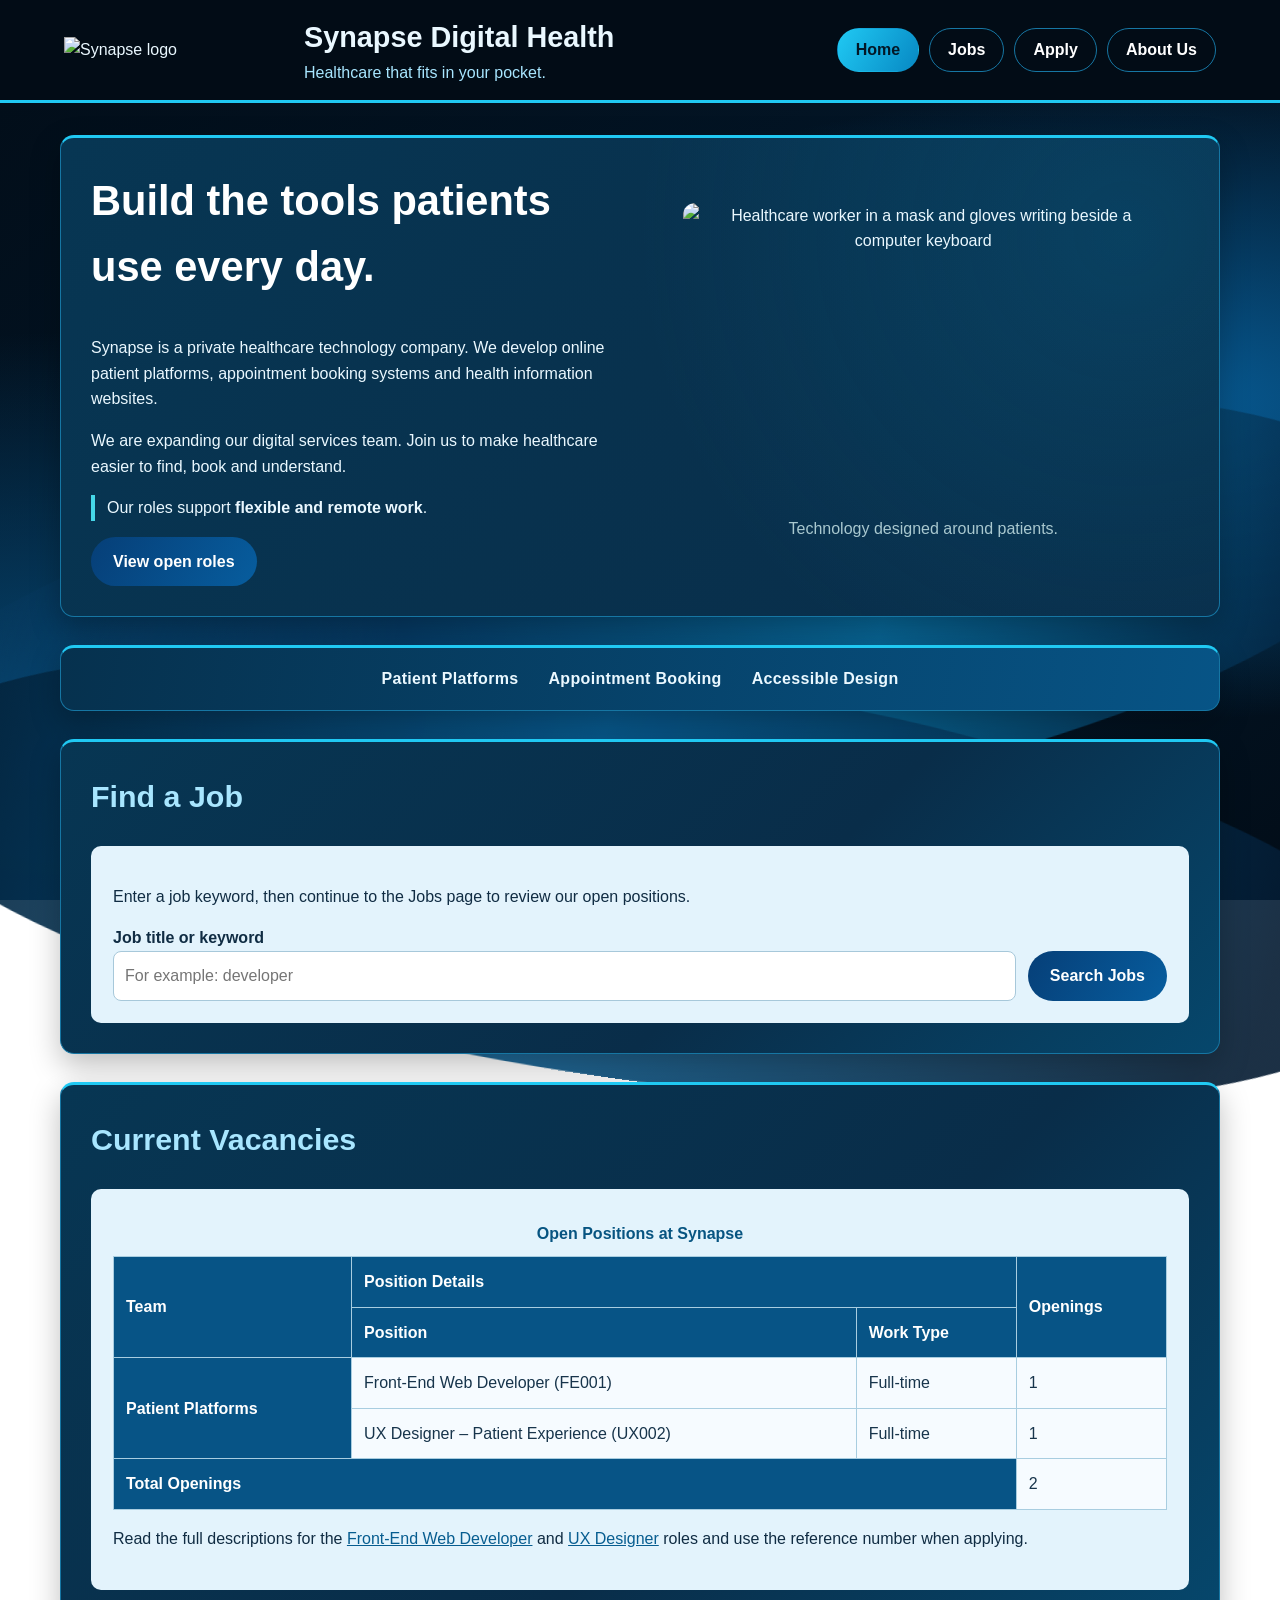
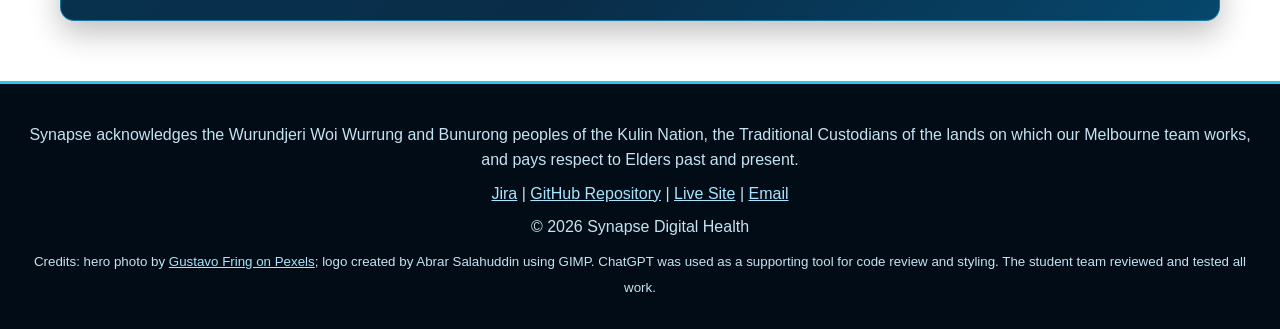
==== commit 92c43c7e: "Add README and update logo" ====
--- a/index.html
+++ b/index.html
@@ -76,7 +76,7 @@
                         Our roles support <strong>flexible and remote work</strong>.
                     </p>
 
-                    <a class="button-link" href="jobs.html">View open roles</a>
+                    <a class="button-link" href="jobs.html#vacancies-heading">View open roles</a>
                 </div>
 
                 <!-- Hero image with caption; width/height set to stop layout shift while loading -->
@@ -153,8 +153,8 @@
                         </tfoot>
                     </table>
                 </div>
-                <p>Read the <a href="jobs.html">Full Job Descriptions</a>
-                    and use the reference number when applying.</p>
+                <p>Read the full descriptions for the <a href="jobs.html#frontend">Front-End Web Developer</a>
+                    and <a href="jobs.html#ux">UX Designer</a> roles and use the reference number when applying.</p>
             </div>
         </section>
 
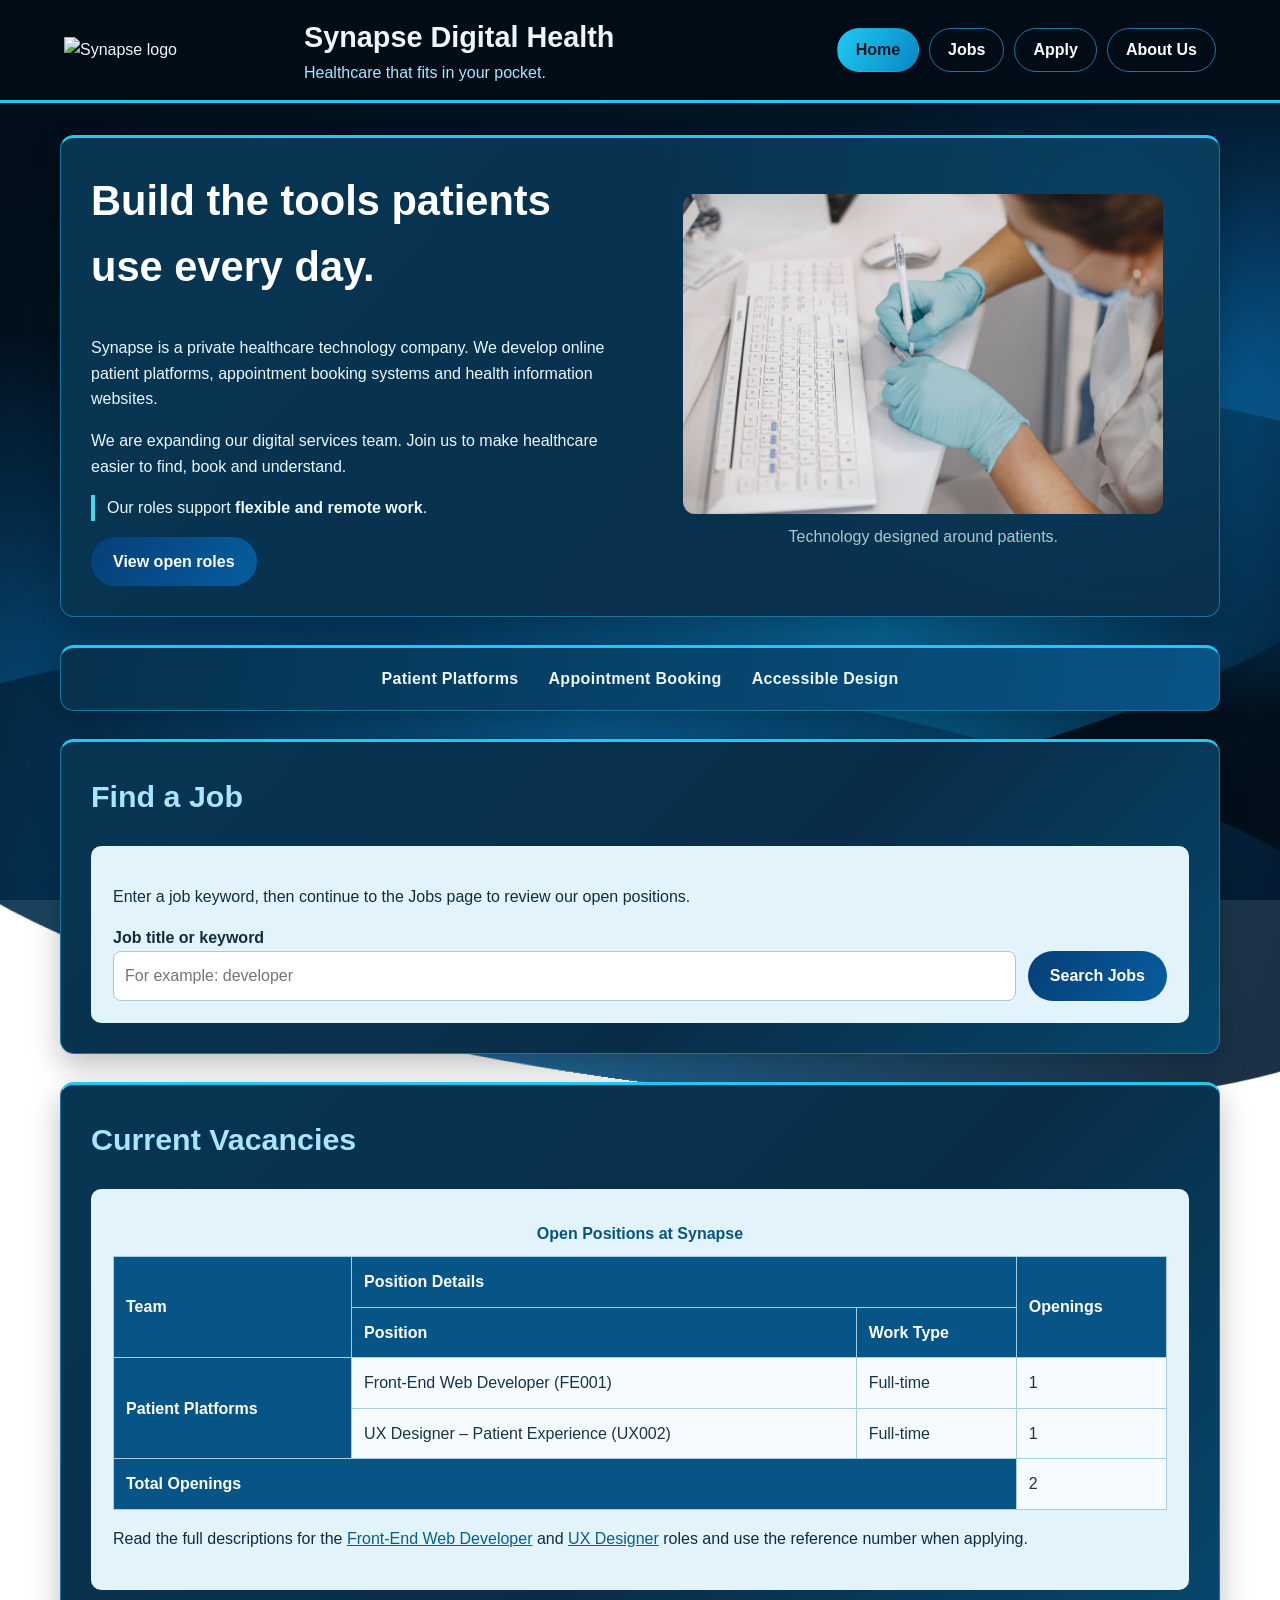
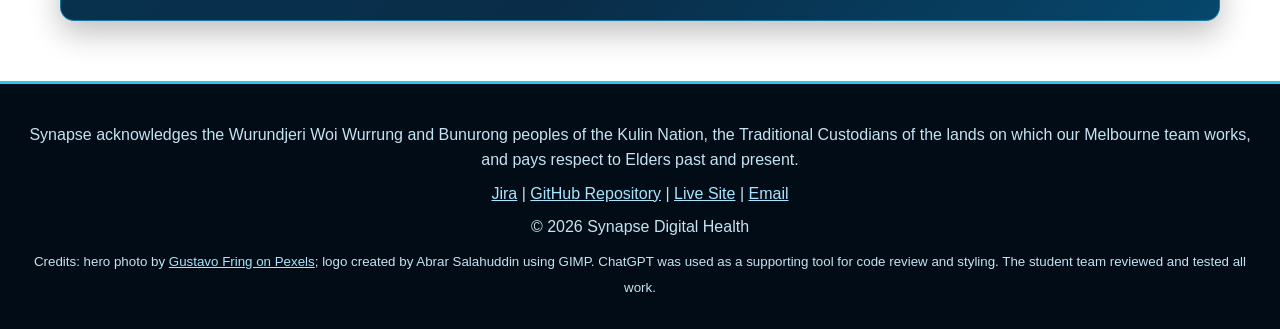
==== commit 34645aa3: "Updated all pages and readme" ====
--- a/index.html
+++ b/index.html
@@ -38,7 +38,7 @@
 
     <!-- Header: logo, company name, slogan and the main navigation shared by all pages -->
     <header>
-        <img src="images/synapse-logo.png" alt="Synapse logo" class="brand-logo">
+        <img src="images/Synapse-logo.png" alt="Synapse logo" class="brand-logo">
         <div class="header-title">
             <h1>Synapse Digital Health</h1>
             <p class="tagline">Healthcare that fits in your pocket.</p>
@@ -167,10 +167,10 @@
             and pays respect to Elders past and present.</p>
 
         <p>
-            <a href="https://synapse2026.atlassian.net/jira/software/projects/SCRUM/boards/1/backlog">Jira</a> |
+            <a href="https://Synapse2026.atlassian.net/jira/software/projects/SCRUM/boards/1/backlog">Jira</a> |
             <a href="https://github.com/106214603ysf/Synpase-Web-Technology-Project">GitHub Repository</a> |
             <a href="https://106214603ysf.github.io/Synpase-Web-Technology-Project/">Live Site</a> |
-            <a href="mailto:info@synapse-health.com">Email</a>
+            <a href="mailto:info@Synapse-health.com">Email</a>
         </p>
 
         <p>&copy; 2026 Synapse Digital Health</p>
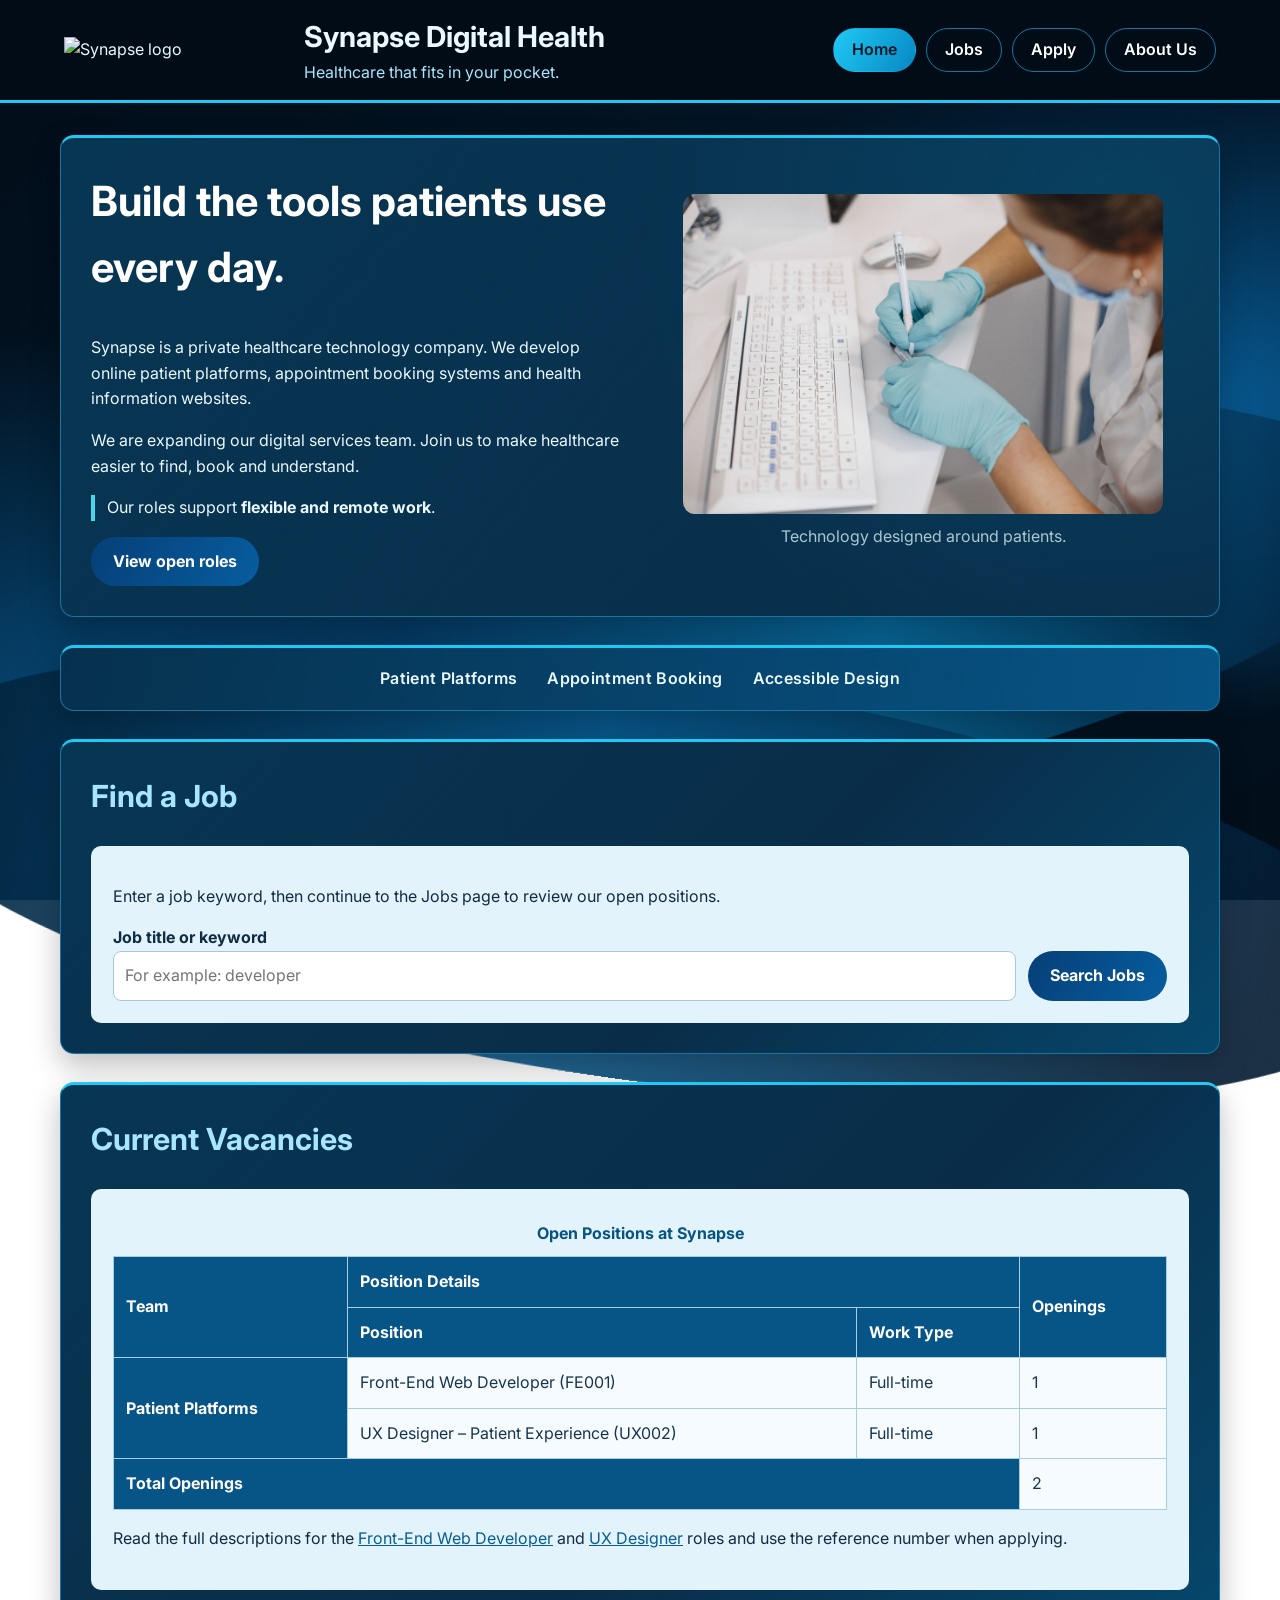
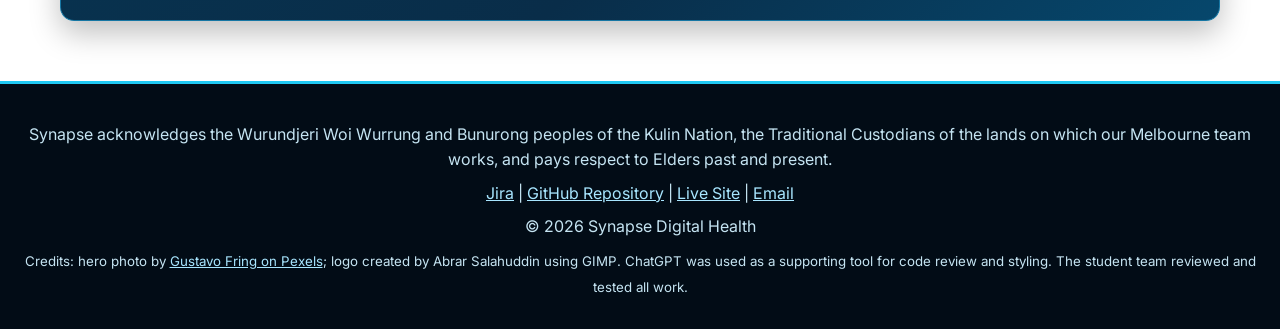
==== commit c238a1f7: "Applied a new font for the full page." ====
--- a/index.html
+++ b/index.html
@@ -19,6 +19,9 @@
     <meta name="author" content="Synapse group, COS10026">
     <title>Home | Synapse Digital Health</title>
     <link rel="stylesheet" href="styles.css">
+    <link rel="preconnect" href="https://fonts.googleapis.com">
+<link rel="preconnect" href="https://fonts.gstatic.com" crossorigin>
+<link href="https://fonts.googleapis.com/css2?family=Google+Sans:ital,opsz,wght@0,17..18,400..700;1,17..18,400..700&family=Inter:ital,opsz,wght@0,14..32,100..900;1,14..32,100..900&family=Roboto:ital,wght@0,100..900;1,100..900&display=swap" rel="stylesheet">
 
     <!-- Internal CSS: page-specific tweaks that only apply to the home page -->
     <style>
@@ -29,6 +32,9 @@
         .home-page .search-row button {
             white-space: nowrap;
         }
+        * {
+  font-family: "Inter", sans-serif;
+}
     </style>
 </head>
 
